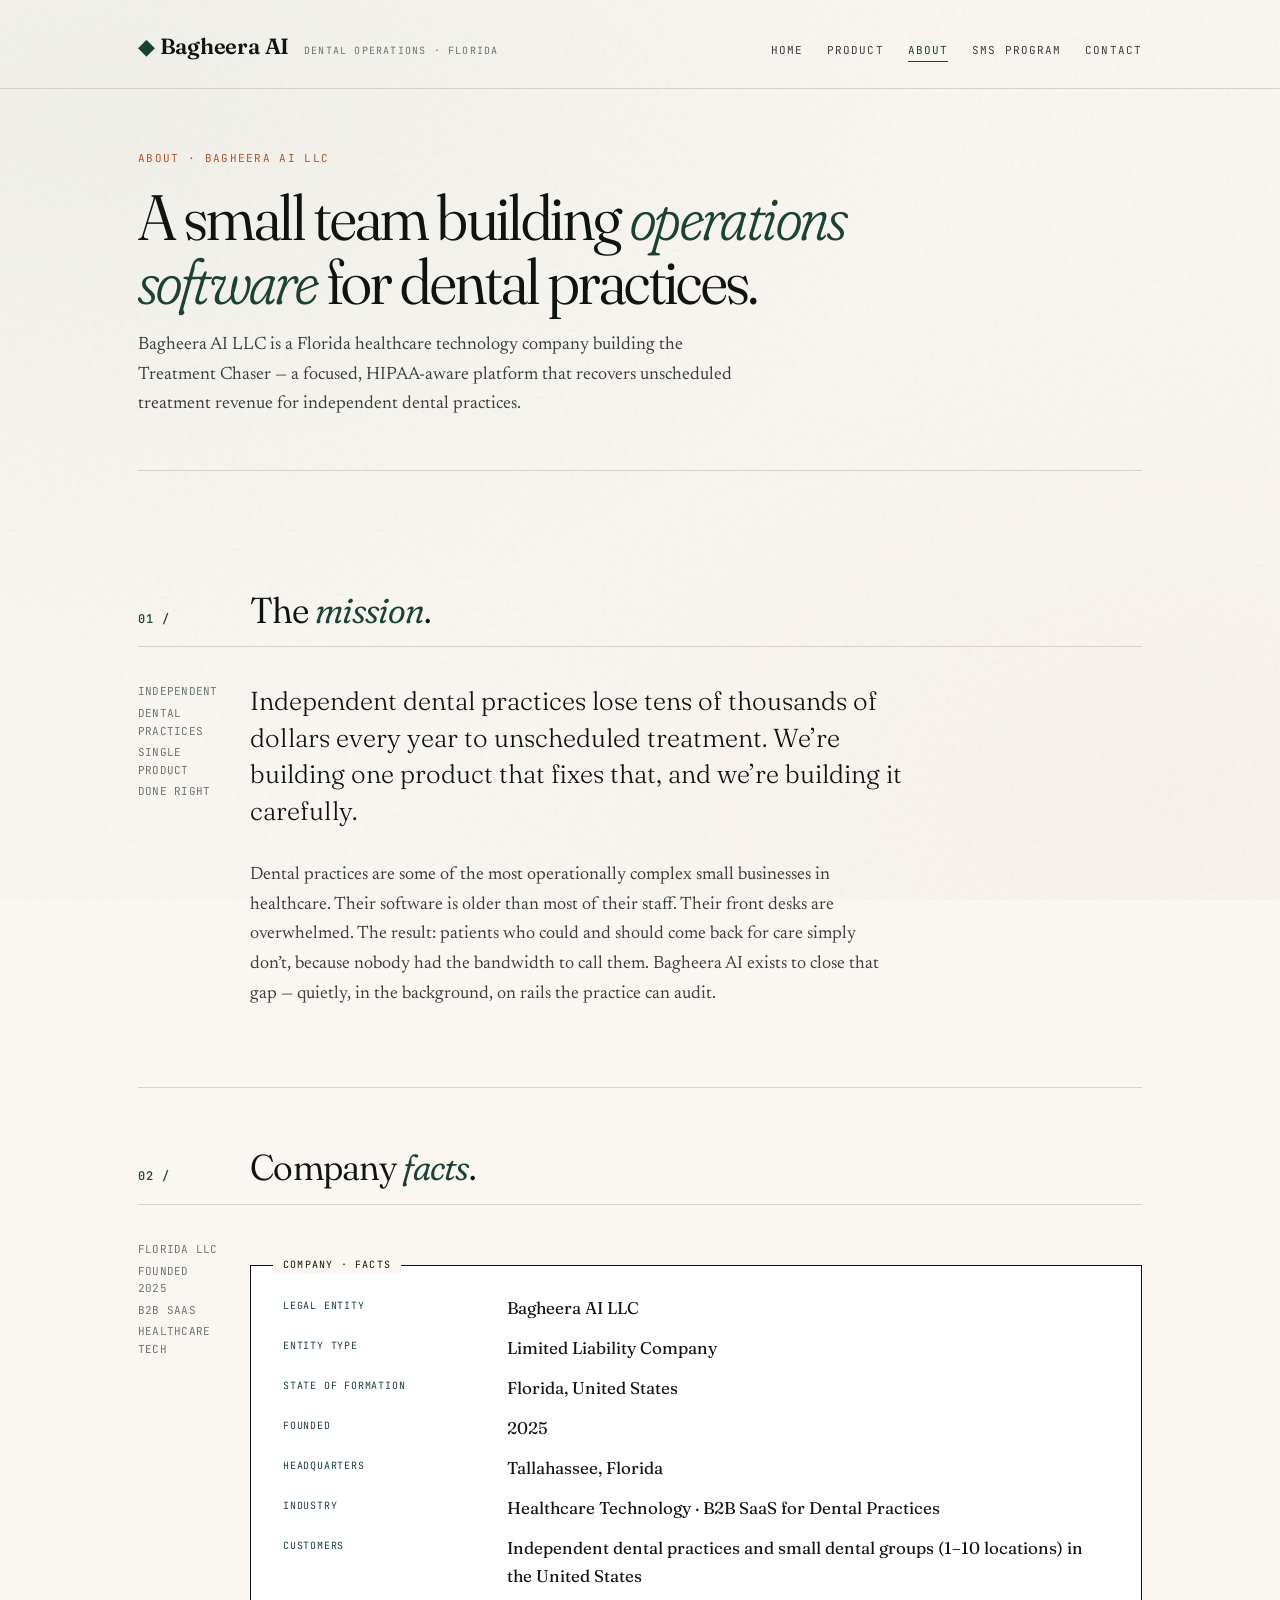
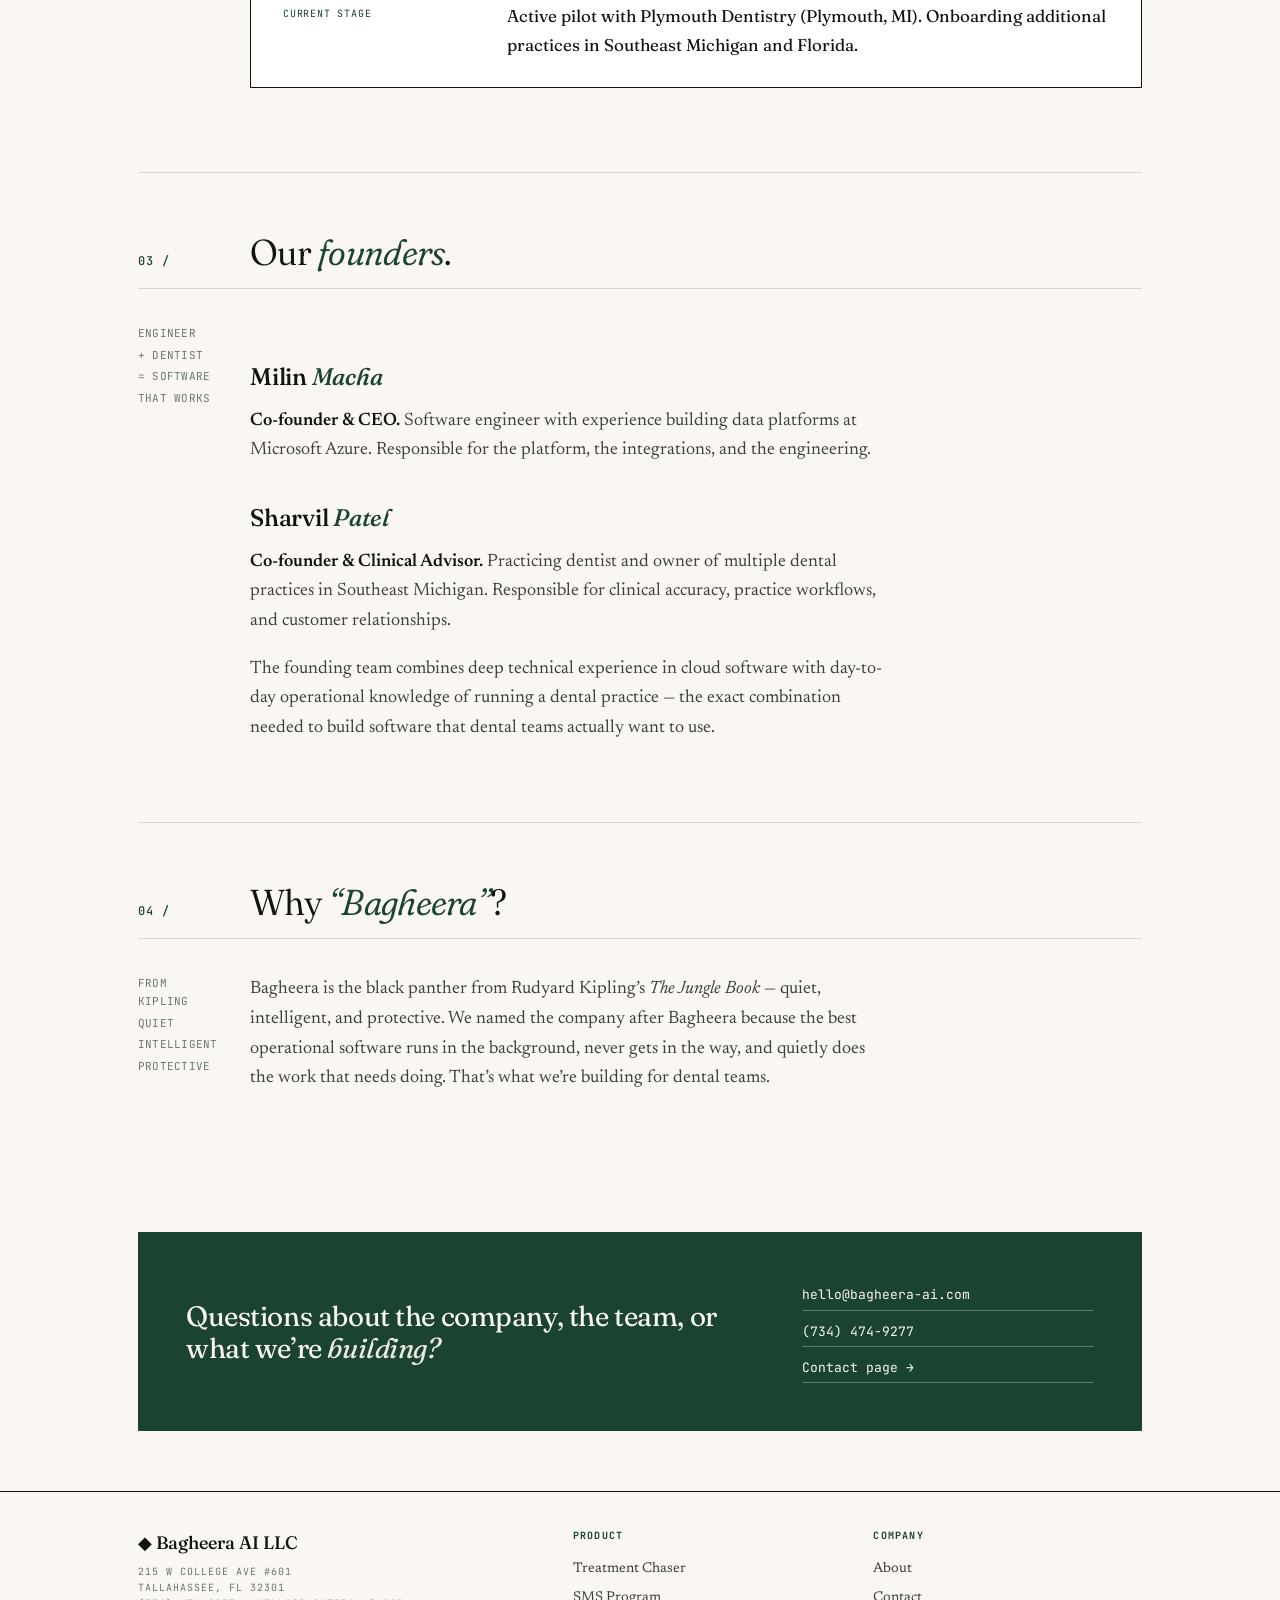
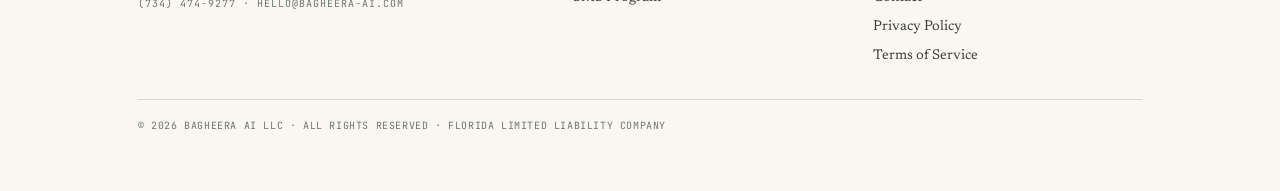
==== about.html @ 89749214 "Editorial redesign: 7 pages with shared theme, Treatment Chaser only, 10DLC business info" ====
<!DOCTYPE html>
<html lang="en">
<head>
<meta charset="UTF-8">
<meta name="viewport" content="width=device-width, initial-scale=1.0">
<title>About — Bagheera AI LLC</title>
<meta name="description" content="Bagheera AI LLC is a Florida healthcare technology company building the Treatment Chaser for independent dental practices. Founded 2025, headquartered in Tallahassee, Florida.">
<link rel="preconnect" href="https://fonts.googleapis.com">
<link rel="preconnect" href="https://fonts.gstatic.com" crossorigin>
<link href="https://fonts.googleapis.com/css2?family=Fraunces:opsz,wght,SOFT@9..144,300..900,0..100&family=Newsreader:ital,opsz,wght@0,6..72,300..700;1,6..72,300..700&family=JetBrains+Mono:wght@300;400;500;600&display=swap" rel="stylesheet">
<link rel="stylesheet" href="/styles.css">
</head>
<body>
<header class="masthead">
  <div class="wrap">
    <div class="masthead-inner">
      <a href="/index.html" class="wordmark">Bagheera AI <span>Dental Operations · Florida</span></a>
      <nav class="primary"><ul><li><a href="/index.html">Home</a></li><li><a href="/product.html">Product</a></li><li><a href="/about.html" class="active">About</a></li><li><a href="/sms-consent.html">SMS Program</a></li><li><a href="/contact.html">Contact</a></li></ul></nav>
    </div>
  </div>
</header>
<div class="wrap">
  <section class="page-head">
    <div class="kicker">About · Bagheera AI LLC</div>
    <h1>A small team building <em>operations software</em> for dental practices.</h1>
    <p class="sub">Bagheera AI LLC is a Florida healthcare technology company building the Treatment Chaser &mdash; a focused, HIPAA-aware platform that recovers unscheduled treatment revenue for independent dental practices.</p>
  </section>

  <section class="block">
    <div class="sec-head">
      <div class="sec-num">01 /</div>
      <h2 class="sec-title">The <em>mission</em>.</h2>
    </div>
    <div class="sec-body">
      <div class="marginalia">
        <span class="line">Independent</span>
        <span class="line">Dental practices</span>
        <span class="line">Single product</span>
        <span class="line">Done right</span>
      </div>
      <div class="body-content">
        <p class="lede">
          Independent dental practices lose tens of thousands of dollars every year to
          unscheduled treatment. We&rsquo;re building one product that fixes that, and
          we&rsquo;re building it carefully.
        </p>
        <p>
          Dental practices are some of the most operationally complex small
          businesses in healthcare. Their software is older than most of their staff.
          Their front desks are overwhelmed. The result: patients who could and should
          come back for care simply don&rsquo;t, because nobody had the bandwidth to call
          them. Bagheera AI exists to close that gap &mdash; quietly, in the background,
          on rails the practice can audit.
        </p>
      </div>
    </div>
  </section>

  <section class="block">
    <div class="sec-head">
      <div class="sec-num">02 /</div>
      <h2 class="sec-title">Company <em>facts</em>.</h2>
    </div>
    <div class="sec-body">
      <div class="marginalia">
        <span class="line">Florida LLC</span>
        <span class="line">Founded 2025</span>
        <span class="line">B2B SaaS</span>
        <span class="line">Healthcare tech</span>
      </div>
      <div class="body-content">
        <div class="facts">
          <dl>
            <dt>Legal Entity</dt><dd>Bagheera AI LLC</dd>
            <dt>Entity Type</dt><dd>Limited Liability Company</dd>
            <dt>State of Formation</dt><dd>Florida, United States</dd>
            <dt>Founded</dt><dd>2025</dd>
            <dt>Headquarters</dt><dd>Tallahassee, Florida</dd>
            <dt>Industry</dt><dd>Healthcare Technology · B2B SaaS for Dental Practices</dd>
            <dt>Customers</dt><dd>Independent dental practices and small dental groups (1&ndash;10 locations) in the United States</dd>
            <dt>Current Stage</dt><dd>Active pilot with Plymouth Dentistry (Plymouth, MI). Onboarding additional practices in Southeast Michigan and Florida.</dd>
          </dl>
        </div>
      </div>
    </div>
  </section>

  <section class="block">
    <div class="sec-head">
      <div class="sec-num">03 /</div>
      <h2 class="sec-title">Our <em>founders</em>.</h2>
    </div>
    <div class="sec-body">
      <div class="marginalia">
        <span class="line">Engineer</span>
        <span class="line">+ Dentist</span>
        <span class="line">= Software</span>
        <span class="line">that works</span>
      </div>
      <div class="body-content">
        <h3>Milin <em>Macha</em></h3>
        <p>
          <strong>Co-founder &amp; CEO.</strong> Software engineer with experience building
          data platforms at Microsoft Azure. Responsible for the platform, the
          integrations, and the engineering.
        </p>
        <h3>Sharvil <em>Patel</em></h3>
        <p>
          <strong>Co-founder &amp; Clinical Advisor.</strong> Practicing dentist and owner
          of multiple dental practices in Southeast Michigan. Responsible for clinical
          accuracy, practice workflows, and customer relationships.
        </p>
        <p style="margin-top:18px;">
          The founding team combines deep technical experience in cloud software with
          day-to-day operational knowledge of running a dental practice &mdash; the
          exact combination needed to build software that dental teams actually want
          to use.
        </p>
      </div>
    </div>
  </section>

  <section class="block">
    <div class="sec-head">
      <div class="sec-num">04 /</div>
      <h2 class="sec-title">Why <em>&ldquo;Bagheera&rdquo;</em>?</h2>
    </div>
    <div class="sec-body">
      <div class="marginalia">
        <span class="line">From Kipling</span>
        <span class="line">Quiet</span>
        <span class="line">Intelligent</span>
        <span class="line">Protective</span>
      </div>
      <div class="body-content">
        <p>
          Bagheera is the black panther from Rudyard Kipling&rsquo;s <em>The Jungle Book</em>
          &mdash; quiet, intelligent, and protective. We named the company after Bagheera
          because the best operational software runs in the background, never gets in
          the way, and quietly does the work that needs doing. That&rsquo;s what we&rsquo;re
          building for dental teams.
        </p>
      </div>
    </div>
  </section>

  <div class="cta-strip">
    <h3>Questions about the company, the team, or what we&rsquo;re <em>building?</em></h3>
    <div class="actions">
      <a href="mailto:hello@bagheera-ai.com">hello@bagheera-ai.com</a>
      <a href="tel:+17344749277">(734) 474-9277</a>
      <a href="/contact.html">Contact page &rarr;</a>
    </div>
  </div>
</div>

<footer class="colophon">
  <div class="wrap">
    <div class="row">
      <div>
        <div class="brand">◆ Bagheera AI LLC
          <small>215 W College Ave #601<br>Tallahassee, FL 32301<br>(734) 474-9277 · hello@bagheera-ai.com</small>
        </div>
      </div>
      <div class="col">
        <h5>Product</h5>
        <a href="/product.html">Treatment Chaser</a>
        <a href="/sms-consent.html">SMS Program</a>
      </div>
      <div class="col">
        <h5>Company</h5>
        <a href="/about.html">About</a>
        <a href="/contact.html">Contact</a>
        <a href="/privacy.html">Privacy Policy</a>
        <a href="/terms.html">Terms of Service</a>
      </div>
    </div>
    <div class="meta">© 2026 Bagheera AI LLC · All rights reserved · Florida Limited Liability Company</div>
  </div>
</footer>
</body>
</html>
---- styles.css ----
/* Bagheera AI — editorial theme */
:root {
  --paper: #FAF7F2;
  --paper-dim: #F0EBE0;
  --paper-darker: #E5DFD5;
  --ink: #0F1411;
  --ink-soft: #3A3F3B;
  --ink-muted: #6B7670;
  --sage: #8A9489;
  --forest: #1B4332;
  --forest-dim: #2D5A47;
  --rust: #B5552B;
  --gold: #B68B3C;
  --hairline: #D9D3C8;
  --card: #FFFFFF;

  --serif: "Fraunces", "Times New Roman", serif;
  --body: "Newsreader", Georgia, serif;
  --mono: "JetBrains Mono", "SF Mono", Menlo, monospace;
}

* { box-sizing: border-box; margin: 0; padding: 0; }
html { scroll-behavior: smooth; }

body {
  font-family: var(--body);
  font-size: 18px;
  line-height: 1.65;
  color: var(--ink);
  background: var(--paper);
  background-image:
    radial-gradient(at 8% 12%, rgba(27,67,50,0.04) 0px, transparent 50%),
    radial-gradient(at 92% 88%, rgba(181,85,43,0.03) 0px, transparent 50%);
  background-attachment: fixed;
  font-feature-settings: "kern", "liga", "calt", "onum";
  text-rendering: optimizeLegibility;
  -webkit-font-smoothing: antialiased;
}

body::before {
  content: "";
  position: fixed;
  inset: 0;
  background-image: url("data:image/svg+xml,%3Csvg viewBox='0 0 200 200' xmlns='http://www.w3.org/2000/svg'%3E%3Cfilter id='n'%3E%3CfeTurbulence type='fractalNoise' baseFrequency='0.85' numOctaves='2' stitchTiles='stitch'/%3E%3CfeColorMatrix values='0 0 0 0 0.06 0 0 0 0 0.08 0 0 0 0 0.07 0 0 0 0.045 0'/%3E%3C/filter%3E%3Crect width='100%25' height='100%25' filter='url(%23n)'/%3E%3C/svg%3E");
  pointer-events: none;
  z-index: 100;
  opacity: 0.6;
  mix-blend-mode: multiply;
}

.wrap { max-width: 1100px; margin: 0 auto; padding: 0 48px; }

/* ───── masthead ───── */
header.masthead {
  border-bottom: 1px solid var(--hairline);
  padding: 28px 0 22px;
}
.masthead-inner {
  display: flex;
  justify-content: space-between;
  align-items: baseline;
  gap: 40px;
  flex-wrap: wrap;
}
.wordmark {
  font-family: var(--serif);
  font-weight: 600;
  font-size: 22px;
  letter-spacing: -0.01em;
  font-variation-settings: "opsz" 16, "SOFT" 0;
  color: var(--ink);
  text-decoration: none;
}
.wordmark::before {
  content: "◆ ";
  color: var(--forest);
  font-weight: 400;
}
.wordmark span {
  font-family: var(--mono);
  font-size: 10px;
  font-weight: 400;
  letter-spacing: 0.12em;
  text-transform: uppercase;
  color: var(--ink-muted);
  margin-left: 10px;
}
nav.primary ul {
  list-style: none;
  display: flex;
  gap: 24px;
  flex-wrap: wrap;
}
nav.primary a {
  font-family: var(--mono);
  font-size: 11px;
  letter-spacing: 0.1em;
  text-transform: uppercase;
  color: var(--ink-soft);
  text-decoration: none;
  padding-bottom: 4px;
  border-bottom: 1px solid transparent;
  transition: color .2s, border-color .2s;
}
nav.primary a:hover { color: var(--forest); border-bottom-color: var(--forest); }
nav.primary a.active { color: var(--forest); border-bottom-color: var(--forest); }

/* ───── hero ───── */
.hero {
  padding: 80px 0 80px;
  border-bottom: 1px solid var(--hairline);
}
.hero .kicker {
  font-family: var(--mono);
  font-size: 12px;
  letter-spacing: 0.12em;
  text-transform: uppercase;
  color: var(--rust);
  margin-bottom: 28px;
}
.hero .kicker::before { content: "▸ "; color: var(--forest); }
.hero h1 {
  font-family: var(--serif);
  font-weight: 350;
  font-variation-settings: "opsz" 144, "SOFT" 50;
  font-size: clamp(40px, 6.5vw, 88px);
  line-height: 0.98;
  letter-spacing: -0.03em;
  color: var(--ink);
  max-width: 18ch;
  margin-bottom: 32px;
}
.hero h1 em {
  font-style: italic;
  font-weight: 300;
  color: var(--forest);
  font-variation-settings: "opsz" 144, "SOFT" 100;
}
.hero .sub {
  font-family: var(--body);
  font-size: 22px;
  line-height: 1.45;
  color: var(--ink-soft);
  max-width: 56ch;
  font-weight: 350;
}

/* ───── page header (non-home) ───── */
.page-head {
  padding: 60px 0 50px;
  border-bottom: 1px solid var(--hairline);
  margin-bottom: 60px;
}
.page-head .kicker {
  font-family: var(--mono);
  font-size: 11px;
  letter-spacing: 0.12em;
  text-transform: uppercase;
  color: var(--rust);
  margin-bottom: 18px;
}
.page-head h1 {
  font-family: var(--serif);
  font-weight: 350;
  font-variation-settings: "opsz" 144, "SOFT" 40;
  font-size: clamp(38px, 5.5vw, 64px);
  line-height: 1;
  letter-spacing: -0.025em;
  color: var(--ink);
  max-width: 22ch;
  margin-bottom: 18px;
}
.page-head h1 em {
  font-style: italic;
  font-weight: 300;
  color: var(--forest);
  font-variation-settings: "opsz" 144, "SOFT" 100;
}
.page-head .sub {
  font-size: 18px;
  color: var(--ink-soft);
  max-width: 60ch;
}

/* ───── sections ───── */
section.block { padding: 60px 0; border-bottom: 1px solid var(--hairline); }
section.block:last-of-type { border-bottom: none; }

.sec-head {
  display: grid;
  grid-template-columns: 80px 1fr;
  gap: 32px;
  align-items: baseline;
  margin-bottom: 36px;
  padding-bottom: 16px;
  border-bottom: 1px solid var(--hairline);
}
.sec-num {
  font-family: var(--mono);
  font-size: 12px;
  color: var(--forest);
  letter-spacing: 0.08em;
  font-weight: 500;
}
.sec-title {
  font-family: var(--serif);
  font-weight: 350;
  font-variation-settings: "opsz" 60, "SOFT" 20;
  font-size: 36px;
  letter-spacing: -0.02em;
  line-height: 1.1;
  color: var(--ink);
}
.sec-title em {
  font-style: italic;
  color: var(--forest);
  font-variation-settings: "opsz" 60, "SOFT" 80;
}

.sec-body {
  display: grid;
  grid-template-columns: 80px 1fr;
  gap: 32px;
}
.marginalia {
  font-family: var(--mono);
  font-size: 11px;
  line-height: 1.6;
  color: var(--ink-muted);
  letter-spacing: 0.02em;
  text-transform: uppercase;
}
.marginalia .line { display: block; margin-bottom: 4px; }

.body-content > p {
  margin-bottom: 18px;
  max-width: 64ch;
  color: var(--ink-soft);
}
.body-content > p strong { color: var(--ink); font-weight: 600; }
.body-content > p.lede {
  font-family: var(--serif);
  font-size: 26px;
  line-height: 1.4;
  font-weight: 300;
  font-variation-settings: "opsz" 32, "SOFT" 20;
  color: var(--ink);
  margin-bottom: 32px;
  max-width: 42ch;
}

.body-content h3 {
  font-family: var(--serif);
  font-size: 24px;
  font-weight: 500;
  font-variation-settings: "opsz" 32, "SOFT" 20;
  letter-spacing: -0.01em;
  color: var(--ink);
  margin-top: 32px;
  margin-bottom: 10px;
}
.body-content h3 em { font-style: italic; color: var(--forest); }

.body-content ul, .body-content ol {
  margin: 12px 0 24px 24px;
  color: var(--ink-soft);
}
.body-content li { margin-bottom: 8px; max-width: 60ch; }
.body-content li strong { color: var(--ink); }

.body-content a { color: var(--forest); text-decoration: underline; text-decoration-thickness: 1px; text-underline-offset: 3px; }
.body-content a:hover { color: var(--rust); }

code, .body-content code {
  font-family: var(--mono);
  font-size: 0.88em;
  background: var(--paper-dim);
  padding: 1px 6px;
  border-radius: 2px;
  color: var(--forest);
  border: 1px solid var(--hairline);
}

/* ───── product cards ───── */
.products {
  display: grid;
  grid-template-columns: 1fr;
  gap: 20px;
  margin-top: 24px;
}
.product {
  background: var(--card);
  border: 1px solid var(--hairline);
  padding: 32px 32px;
  position: relative;
}
.product.active { border-color: var(--forest); box-shadow: 0 0 0 1px var(--forest); }
.product .num {
  font-family: var(--mono);
  font-size: 11px;
  letter-spacing: 0.1em;
  color: var(--forest);
  text-transform: uppercase;
  margin-bottom: 16px;
}
.product .name {
  font-family: var(--serif);
  font-size: 32px;
  font-weight: 400;
  font-variation-settings: "opsz" 36, "SOFT" 30;
  letter-spacing: -0.015em;
  margin-bottom: 12px;
  line-height: 1.1;
  color: var(--ink);
}
.product .pitch {
  font-size: 17px;
  line-height: 1.55;
  color: var(--ink-soft);
  margin-bottom: 12px;
  max-width: 64ch;
}

/* ───── feature grid ───── */
.feature-grid {
  display: grid;
  grid-template-columns: repeat(2, 1fr);
  gap: 24px;
  margin-top: 28px;
}
.feature {
  background: var(--card);
  border: 1px solid var(--hairline);
  padding: 24px 26px;
  border-left: 3px solid var(--forest);
}
.feature h4 {
  font-family: var(--serif);
  font-size: 20px;
  font-weight: 500;
  font-variation-settings: "opsz" 24, "SOFT" 20;
  letter-spacing: -0.01em;
  margin-bottom: 8px;
  color: var(--ink);
}
.feature p { font-size: 15px; line-height: 1.55; color: var(--ink-soft); }

/* ───── flow steps ───── */
.flow { counter-reset: step; margin-top: 28px; }
.step {
  display: grid;
  grid-template-columns: 70px 1fr;
  gap: 28px;
  padding: 24px 0;
  border-bottom: 1px dashed var(--hairline);
}
.step:last-child { border-bottom: none; }
.step::before {
  counter-increment: step;
  content: counter(step, decimal-leading-zero);
  font-family: var(--serif);
  font-size: 52px;
  font-weight: 300;
  font-variation-settings: "opsz" 60, "SOFT" 30;
  line-height: 1;
  color: var(--forest);
  letter-spacing: -0.03em;
}
.step h4 {
  font-family: var(--serif);
  font-size: 22px;
  font-weight: 500;
  font-variation-settings: "opsz" 24, "SOFT" 20;
  letter-spacing: -0.01em;
  margin-bottom: 8px;
  color: var(--ink);
}
.step p { color: var(--ink-soft); font-size: 16px; line-height: 1.55; max-width: 64ch; }

/* ───── sample SMS ───── */
.sms-sample {
  background: var(--paper-dim);
  border: 1px solid var(--hairline);
  border-left: 3px solid var(--rust);
  padding: 16px 20px;
  font-family: var(--mono);
  font-size: 14px;
  color: var(--ink);
  margin: 16px 0;
  max-width: 56ch;
  line-height: 1.5;
}
.sms-sample .meta {
  font-size: 10px;
  letter-spacing: 0.1em;
  text-transform: uppercase;
  color: var(--ink-muted);
  margin-bottom: 8px;
}

/* ───── facts box ───── */
.facts {
  background: var(--card);
  border: 1px solid var(--ink);
  padding: 28px 32px;
  margin: 24px 0;
  position: relative;
}
.facts::before {
  content: "COMPANY · FACTS";
  position: absolute;
  top: -9px;
  left: 22px;
  background: var(--paper);
  padding: 0 10px;
  font-family: var(--mono);
  font-size: 10px;
  letter-spacing: 0.12em;
  color: var(--ink);
}
.facts dl { display: grid; grid-template-columns: 200px 1fr; gap: 12px 24px; }
.facts dt {
  font-family: var(--mono);
  font-size: 10px;
  letter-spacing: 0.08em;
  text-transform: uppercase;
  color: var(--forest);
  padding-top: 4px;
}
.facts dd {
  font-family: var(--serif);
  font-size: 17px;
  font-weight: 400;
  font-variation-settings: "opsz" 20, "SOFT" 20;
  color: var(--ink);
}

/* ───── contact cards ───── */
.contact-grid {
  display: grid;
  grid-template-columns: repeat(2, 1fr);
  gap: 20px;
  margin-top: 28px;
}
.contact-card {
  background: var(--card);
  border: 1px solid var(--hairline);
  padding: 24px 26px;
  border-top: 3px solid var(--forest);
}
.contact-card h4 {
  font-family: var(--mono);
  font-size: 11px;
  letter-spacing: 0.1em;
  text-transform: uppercase;
  color: var(--forest);
  margin-bottom: 12px;
}
.contact-card .big {
  font-family: var(--serif);
  font-size: 22px;
  font-weight: 500;
  font-variation-settings: "opsz" 24, "SOFT" 20;
  color: var(--ink);
  letter-spacing: -0.01em;
  margin-bottom: 6px;
  line-height: 1.3;
}
.contact-card .big a { color: var(--ink); text-decoration: none; }
.contact-card .big a:hover { color: var(--forest); }
.contact-card p { font-size: 14px; color: var(--ink-soft); line-height: 1.55; }

/* ───── compliance ───── */
.compliance {
  background: var(--card);
  border: 1px solid var(--ink);
  padding: 32px 36px;
  margin-top: 24px;
  position: relative;
}
.compliance::before {
  content: "HIPAA · TCPA · CTIA";
  position: absolute;
  top: -10px;
  left: 24px;
  background: var(--paper);
  padding: 0 10px;
  font-family: var(--mono);
  font-size: 11px;
  letter-spacing: 0.1em;
  color: var(--ink);
}
.compliance ul { list-style: none; counter-reset: rule; margin: 0; }
.compliance li {
  counter-increment: rule;
  padding: 12px 0 12px 56px;
  position: relative;
  border-bottom: 1px dashed var(--hairline);
  color: var(--ink-soft);
  font-size: 16px;
  line-height: 1.5;
  max-width: none;
}
.compliance li:last-child { border-bottom: none; }
.compliance li::before {
  content: "§" counter(rule, decimal-leading-zero);
  position: absolute;
  left: 0;
  top: 14px;
  font-family: var(--mono);
  font-size: 11px;
  color: var(--rust);
  letter-spacing: 0.05em;
  font-weight: 500;
}
.compliance li strong { color: var(--ink); font-weight: 600; }

/* ───── legal pages ───── */
.legal {
  max-width: 720px;
  margin: 0 auto;
  padding: 0;
}
.legal h2 {
  font-family: var(--serif);
  font-size: 26px;
  font-weight: 500;
  font-variation-settings: "opsz" 32, "SOFT" 20;
  letter-spacing: -0.015em;
  color: var(--ink);
  margin: 40px 0 12px;
  padding-bottom: 8px;
  border-bottom: 1px solid var(--hairline);
}
.legal h2 em { font-style: italic; color: var(--forest); }
.legal h3 {
  font-family: var(--serif);
  font-size: 19px;
  font-weight: 500;
  font-variation-settings: "opsz" 20, "SOFT" 20;
  margin: 24px 0 8px;
  color: var(--ink);
}
.legal p, .legal li {
  font-size: 16px;
  line-height: 1.65;
  color: var(--ink-soft);
  margin-bottom: 12px;
  max-width: none;
}
.legal ul, .legal ol { margin: 8px 0 16px 24px; }
.legal .updated {
  font-family: var(--mono);
  font-size: 11px;
  letter-spacing: 0.08em;
  text-transform: uppercase;
  color: var(--ink-muted);
  margin-bottom: 8px;
}
.legal .callout {
  background: var(--card);
  border: 1px solid var(--ink);
  border-left: 4px solid var(--rust);
  padding: 18px 22px;
  margin: 18px 0;
}
.legal .callout p { margin: 0; color: var(--ink); font-weight: 500; }

/* ───── cta strip ───── */
.cta-strip {
  background: var(--forest);
  color: var(--paper);
  padding: 48px 48px;
  margin-top: 60px;
  display: grid;
  grid-template-columns: 2fr 1fr;
  gap: 32px;
  align-items: center;
}
.cta-strip h3 {
  font-family: var(--serif);
  font-size: 28px;
  font-weight: 400;
  font-variation-settings: "opsz" 32, "SOFT" 40;
  letter-spacing: -0.015em;
  line-height: 1.15;
  color: var(--paper);
}
.cta-strip h3 em { font-style: italic; color: var(--paper-dim); }
.cta-strip .actions { display: flex; flex-direction: column; gap: 6px; font-family: var(--mono); font-size: 13px; }
.cta-strip .actions a { color: var(--paper); text-decoration: none; padding: 4px 0; border-bottom: 1px solid rgba(250,247,242,0.3); }
.cta-strip .actions a:hover { border-bottom-color: var(--paper); }

/* ───── footer ───── */
footer.colophon {
  border-top: 1px solid var(--ink);
  padding: 36px 0 56px;
  margin-top: 60px;
}
footer.colophon .row {
  display: grid;
  grid-template-columns: 1.5fr 1fr 1fr;
  gap: 32px;
  align-items: start;
}
footer.colophon .brand {
  font-family: var(--serif);
  font-size: 18px;
  font-weight: 500;
  color: var(--ink);
}
footer.colophon .brand small {
  display: block;
  font-family: var(--mono);
  font-size: 10px;
  letter-spacing: 0.1em;
  text-transform: uppercase;
  color: var(--ink-muted);
  font-weight: 400;
  margin-top: 6px;
  line-height: 1.6;
}
footer.colophon .col h5 {
  font-family: var(--mono);
  font-size: 10px;
  letter-spacing: 0.12em;
  text-transform: uppercase;
  color: var(--forest);
  margin-bottom: 10px;
}
footer.colophon .col a {
  display: block;
  font-family: var(--body);
  font-size: 14px;
  color: var(--ink-soft);
  text-decoration: none;
  padding: 3px 0;
}
footer.colophon .col a:hover { color: var(--forest); }
footer.colophon .meta {
  margin-top: 28px;
  padding-top: 18px;
  border-top: 1px solid var(--hairline);
  font-family: var(--mono);
  font-size: 10px;
  letter-spacing: 0.06em;
  color: var(--ink-muted);
  text-transform: uppercase;
}

/* responsive */
@media (max-width: 820px) {
  .wrap { padding: 0 24px; }
  .sec-head, .sec-body { grid-template-columns: 1fr; gap: 12px; }
  .marginalia { border-left: 2px solid var(--forest); padding-left: 12px; }
  .feature-grid, .contact-grid { grid-template-columns: 1fr; }
  .facts dl { grid-template-columns: 1fr; gap: 4px 0; }
  .facts dd { margin-bottom: 8px; }
  .cta-strip { grid-template-columns: 1fr; padding: 32px 24px; }
  footer.colophon .row { grid-template-columns: 1fr; }
  nav.primary ul { gap: 14px; }
}
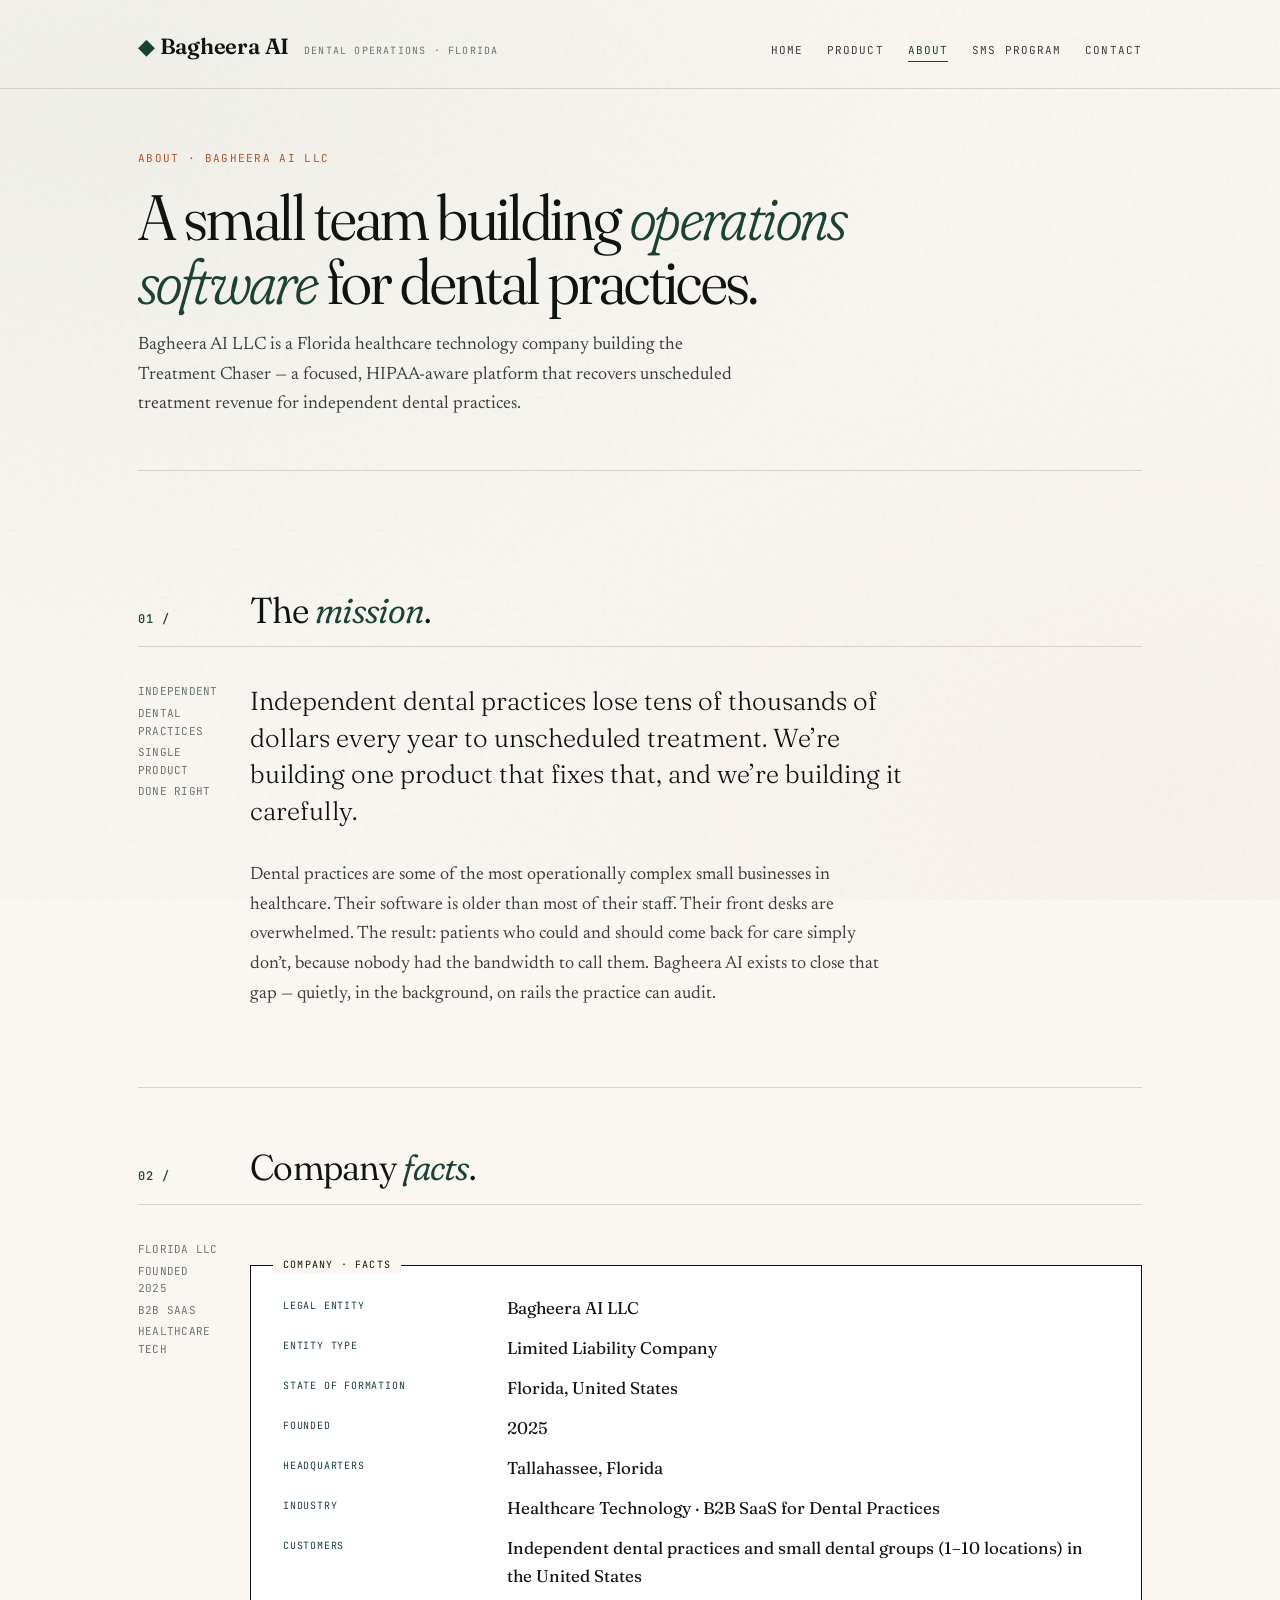
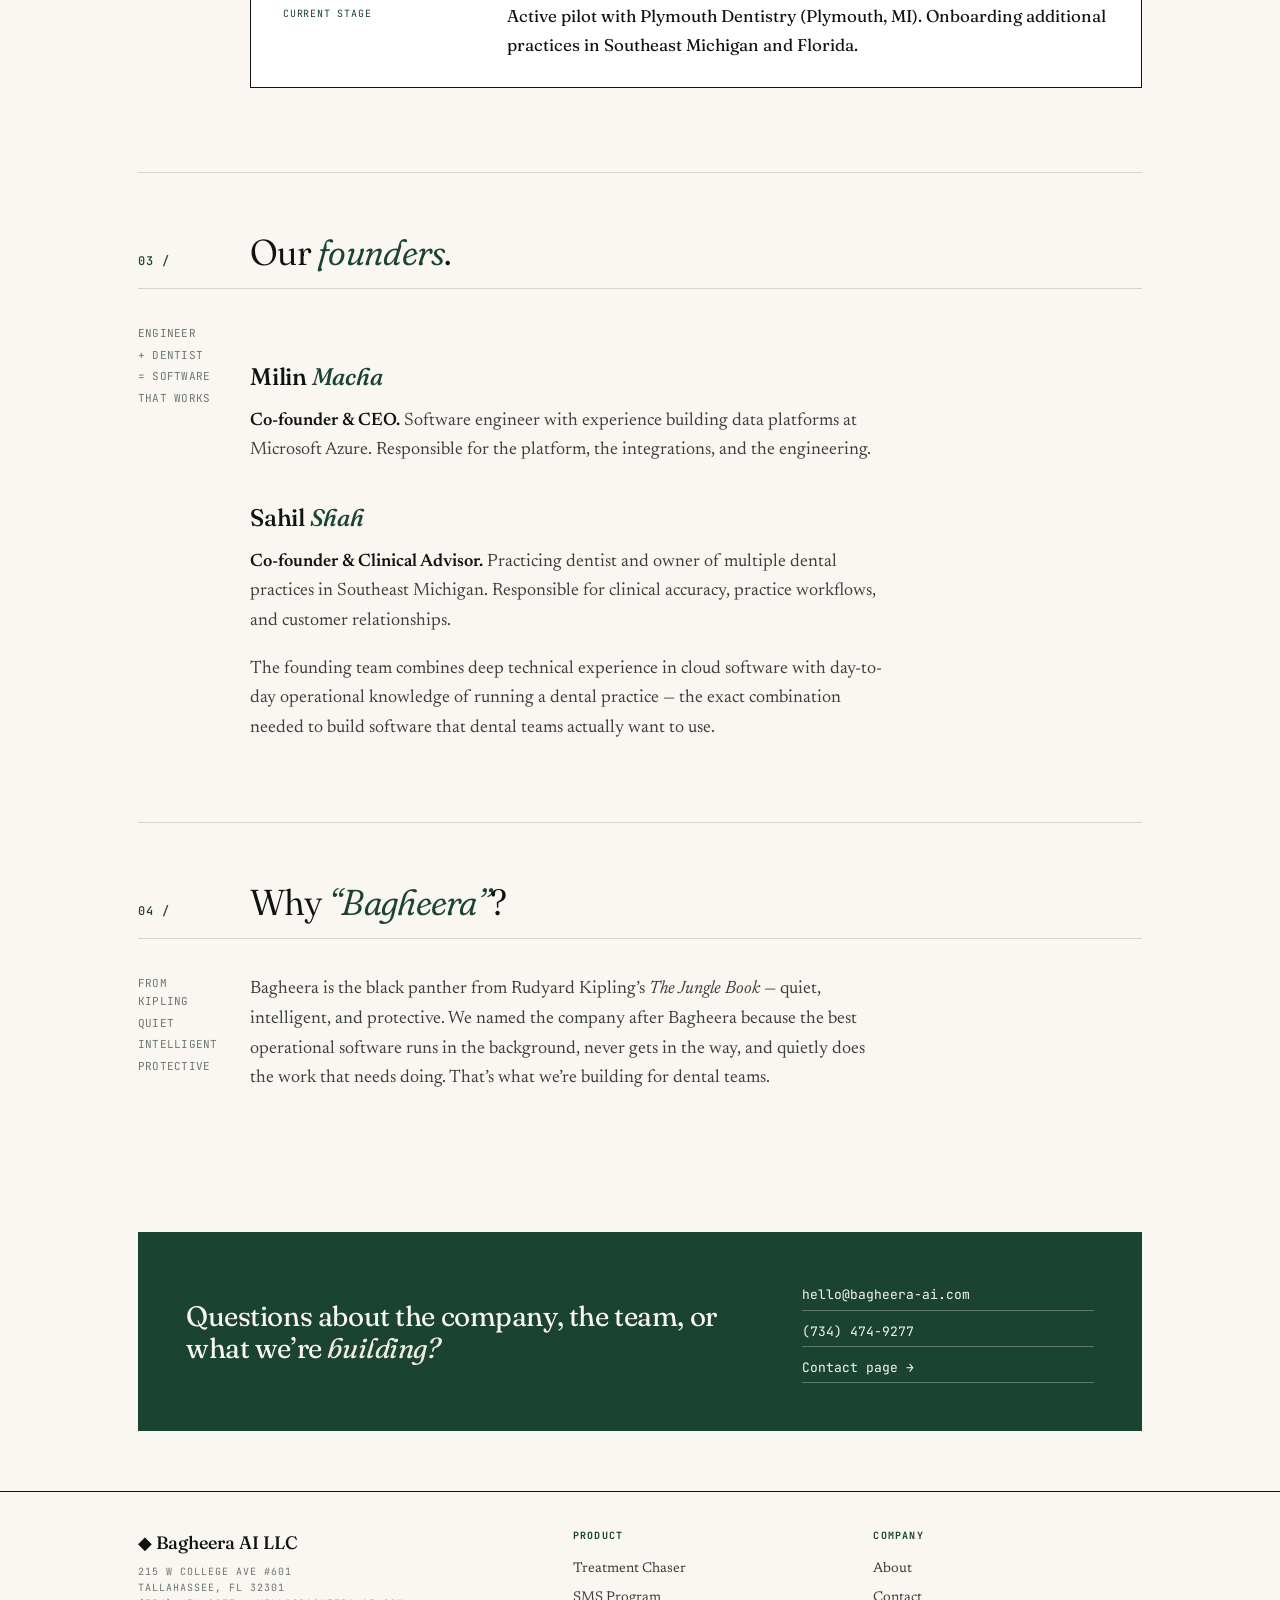
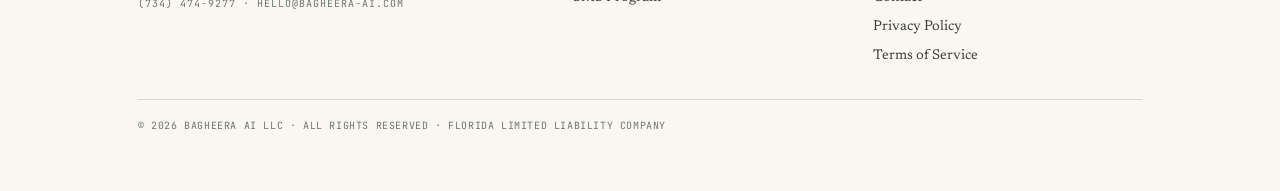
==== commit fe27084e: "Fix co-founder name: Sahil Shah (not Sharvil Patel)" ====
--- a/about.html
+++ b/about.html
@@ -104,7 +104,7 @@
           data platforms at Microsoft Azure. Responsible for the platform, the
           integrations, and the engineering.
         </p>
-        <h3>Sharvil <em>Patel</em></h3>
+        <h3>Sahil <em>Shah</em></h3>
         <p>
           <strong>Co-founder &amp; Clinical Advisor.</strong> Practicing dentist and owner
           of multiple dental practices in Southeast Michigan. Responsible for clinical
